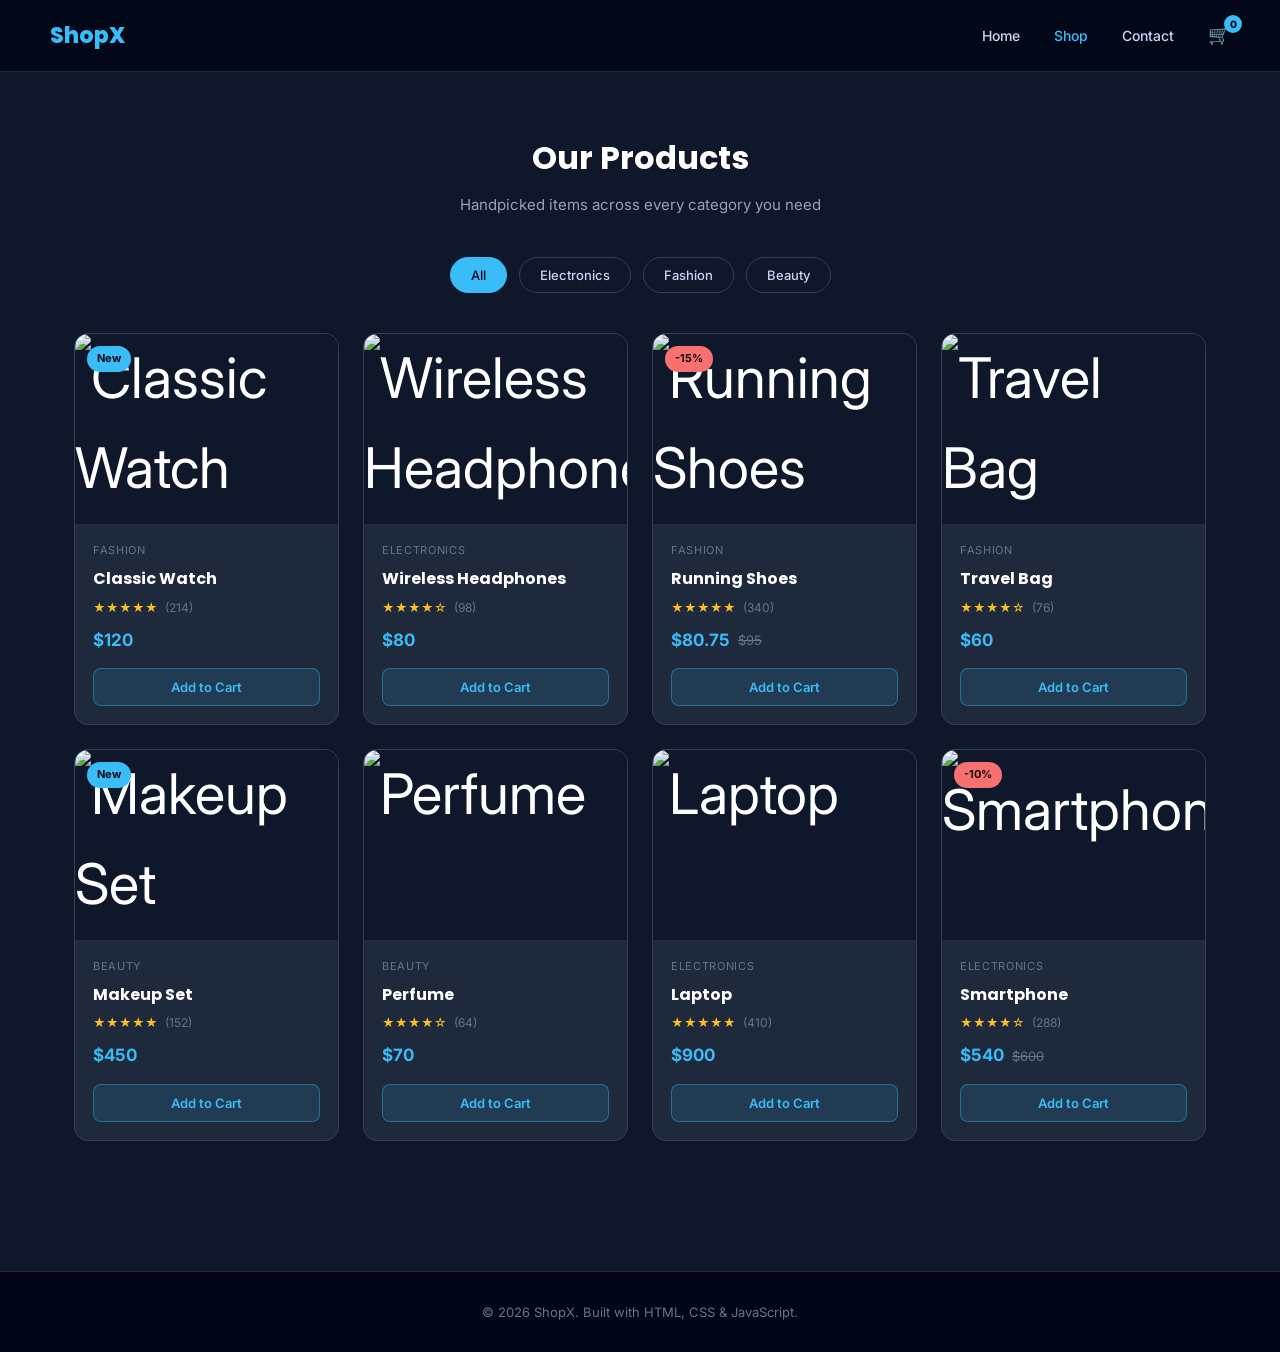
==== shop.html @ 3f637382 "Initial commit" ====
<!DOCTYPE html>
<html lang="en">
<head>
<meta charset="UTF-8">
<meta name="viewport" content="width=device-width, initial-scale=1.0">
<title>ShopX — Shop</title>

<link rel="preconnect" href="https://fonts.googleapis.com">
<link href="https://fonts.googleapis.com/css2?family=Poppins:wght@600;700;800&family=Inter:wght@400;500;600&display=swap" rel="stylesheet">
<link rel="stylesheet" href="style.css">
</head>
<body>

<nav class="navbar">
  <div class="nav-inner">
    <div class="nav-logo">ShopX</div>
    <ul class="nav-menu">
      <li><a class="nav-link" href="index.html">Home</a></li>
      <li><a class="nav-link active" href="shop.html">Shop</a></li>
      <li><a class="nav-link" href="contact.html">Contact</a></li>
      <li><a class="nav-cart" href="shop.html">🛒<span class="cart-badge" id="cart-count">0</span></a></li>
    </ul>
  </div>
</nav>

<section class="shop-section">
  <div class="shop-header">
    <h2 class="shop-title">Our Products</h2>
    <p class="shop-subtitle">Handpicked items across every category you need</p>
  </div>

  <!-- Category tabs — clicking one filters the grid below.
       No products are added or removed, just shown/hidden. -->
  <div class="category-bar">
    <button class="category-btn active" onclick="filterProducts('all', this)">All</button>
    <button class="category-btn" onclick="filterProducts('electronics', this)">Electronics</button>
    <button class="category-btn" onclick="filterProducts('fashion', this)">Fashion</button>
    <button class="category-btn" onclick="filterProducts('beauty', this)">Beauty</button>
  </div>

  <div class="product-grid" id="productGrid">

    <!-- 1: Watch -->
    <div class="product-card" data-category="fashion">
      <div class="product-img">
        <span class="product-badge">New</span>
        <img src="https://images.unsplash.com/photo-1631729670375-7b9bc6ba6c07?q=80&w=800&auto=format&fit=crop" alt="Classic Watch">
      </div>
      <div class="product-info">
        <div class="product-category">Fashion</div>
        <h3 class="product-name">Classic Watch</h3>
        <div class="product-stars">★★★★★ <span>(214)</span></div>
        <div class="price-row">
          <span class="product-price">$120</span>
        </div>
        <button class="product-btn" onclick="addToCart(this)">Add to Cart</button>
      </div>
    </div>

    <!-- 2: Headphones -->
    <div class="product-card" data-category="electronics">
      <div class="product-img">
        <img src="https://images.unsplash.com/photo-1505751104546-4b63c93054b1?q=80&w=800&auto=format&fit=crop" alt="Wireless Headphones">
      </div>
      <div class="product-info">
        <div class="product-category">Electronics</div>
        <h3 class="product-name">Wireless Headphones</h3>
        <div class="product-stars">★★★★☆ <span>(98)</span></div>
        <div class="price-row">
          <span class="product-price">$80</span>
        </div>
        <button class="product-btn" onclick="addToCart(this)">Add to Cart</button>
      </div>
    </div>

    <!-- 3: Shoes -->
    <div class="product-card" data-category="fashion">
      <div class="product-img">
        <span class="product-badge sale">-15%</span>
        <img src="https://images.unsplash.com/photo-1675625500632-2d276bd51920?q=80&w=800&auto=format&fit=crop" alt="Running Shoes">
      </div>
      <div class="product-info">
        <div class="product-category">Fashion</div>
        <h3 class="product-name">Running Shoes</h3>
        <div class="product-stars">★★★★★ <span>(340)</span></div>
        <div class="price-row">
          <span class="product-price">$80.75</span>
          <span class="product-price-old">$95</span>
        </div>
        <button class="product-btn" onclick="addToCart(this)">Add to Cart</button>
      </div>
    </div>

    <!-- 4: Travel Bag -->
    <div class="product-card" data-category="fashion">
      <div class="product-img">
        <img src="https://images.unsplash.com/photo-1448582649076-3981753123b5?q=80&w=800&auto=format&fit=crop" alt="Travel Bag">
      </div>
      <div class="product-info">
        <div class="product-category">Fashion</div>
        <h3 class="product-name">Travel Bag</h3>
        <div class="product-stars">★★★★☆ <span>(76)</span></div>
        <div class="price-row">
          <span class="product-price">$60</span>
        </div>
        <button class="product-btn" onclick="addToCart(this)">Add to Cart</button>
      </div>
    </div>

    <!-- 5: Makeup Set -->
    <div class="product-card" data-category="beauty">
      <div class="product-img">
        <span class="product-badge">New</span>
        <img src="https://images.unsplash.com/photo-1654763837435-66a8bce43aff?q=80&w=800&auto=format&fit=crop" alt="Makeup Set">
      </div>
      <div class="product-info">
        <div class="product-category">Beauty</div>
        <h3 class="product-name">Makeup Set</h3>
        <div class="product-stars">★★★★★ <span>(152)</span></div>
        <div class="price-row">
          <span class="product-price">$450</span>
        </div>
        <button class="product-btn" onclick="addToCart(this)">Add to Cart</button>
      </div>
    </div>

    <!-- 6: Perfume -->
    <div class="product-card" data-category="beauty">
      <div class="product-img">
        <img src="https://images.unsplash.com/photo-1609749282774-5883a366cdd1?q=80&w=800&auto=format&fit=crop" alt="Perfume">
      </div>
      <div class="product-info">
        <div class="product-category">Beauty</div>
        <h3 class="product-name">Perfume</h3>
        <div class="product-stars">★★★★☆ <span>(64)</span></div>
        <div class="price-row">
          <span class="product-price">$70</span>
        </div>
        <button class="product-btn" onclick="addToCart(this)">Add to Cart</button>
      </div>
    </div>

    <!-- 7: Laptop -->
    <div class="product-card" data-category="electronics">
      <div class="product-img">
        <img src="https://images.unsplash.com/photo-1717765960938-58f2d7e2017f?q=80&w=800&auto=format&fit=crop" alt="Laptop">
      </div>
      <div class="product-info">
        <div class="product-category">Electronics</div>
        <h3 class="product-name">Laptop</h3>
        <div class="product-stars">★★★★★ <span>(410)</span></div>
        <div class="price-row">
          <span class="product-price">$900</span>
        </div>
        <button class="product-btn" onclick="addToCart(this)">Add to Cart</button>
      </div>
    </div>

    <!-- 8: Phone -->
    <div class="product-card" data-category="electronics">
      <div class="product-img">
        <span class="product-badge sale">-10%</span>
        <img src="https://images.unsplash.com/photo-1740721610016-ce8577141b78?q=80&w=800&auto=format&fit=crop" alt="Smartphone">
      </div>
      <div class="product-info">
        <div class="product-category">Electronics</div>
        <h3 class="product-name">Smartphone</h3>
        <div class="product-stars">★★★★☆ <span>(288)</span></div>
        <div class="price-row">
          <span class="product-price">$540</span>
          <span class="product-price-old">$600</span>
        </div>
        <button class="product-btn" onclick="addToCart(this)">Add to Cart</button>
      </div>
    </div>

  </div>

  <p class="no-results hidden" id="noResults">No products found in this category.</p>
</section>

<footer class="footer">
  <p>&copy; 2026 ShopX. Built with HTML, CSS &amp; JavaScript.</p>
</footer>

<script src="script.js"></script>
</body>
</html>
---- style.css ----
/* RESET */
* {
  margin: 0;
  padding: 0;
  box-sizing: border-box;
  font-family: 'Inter', 'Segoe UI', sans-serif;
}

body {
  background: #0f172a;
  color: #fff;
  line-height: 1.6;
}

a {
  text-decoration: none;
}

h1, h2, h3 {
  font-family: 'Poppins', 'Segoe UI', sans-serif;
}

.container {
  max-width: 1180px;
  margin: 0 auto;
  padding: 0 24px;
}

/* ================= NAVBAR ================= */
.navbar {
  display: flex;
  justify-content: space-between;
  align-items: center;
  padding: 18px 24px;
  background: rgba(2, 6, 23, 0.85);
  backdrop-filter: blur(10px);
  border-bottom: 1px solid #1e293b;
  position: sticky;
  top: 0;
  z-index: 50;
}

.nav-inner {
  max-width: 1180px;
  margin: 0 auto;
  width: 100%;
  display: flex;
  justify-content: space-between;
  align-items: center;
}

.nav-logo {
  font-size: 22px;
  font-weight: 800;
  color: #38bdf8;
  font-family: 'Poppins', sans-serif;
}

.nav-menu {
  display: flex;
  list-style: none;
  gap: 34px;
  align-items: center;
}

.nav-link {
  color: #cbd5f5;
  font-size: 14px;
  font-weight: 500;
  transition: 0.25s;
}

.nav-link:hover,
.nav-link.active {
  color: #38bdf8;
}

.nav-cart {
  position: relative;
  font-size: 18px;
  color: #ffffff;
}

.cart-badge {
  position: absolute;
  top: -9px;
  right: -12px;
  background: #38bdf8;
  color: #020617;
  font-size: 10px;
  font-weight: 800;
  width: 18px;
  height: 18px;
  border-radius: 50%;
  display: flex;
  align-items: center;
  justify-content: center;
}

@media (max-width: 750px) {
  .nav-menu .nav-link {
    display: none;
  }
}

/* ================= HERO ================= */
.hero-section {
  position: relative;
  text-align: center;
  padding: 120px 20px 100px;
  overflow: hidden;
}

.hero-glow {
  position: absolute;
  width: 500px;
  height: 500px;
  background: radial-gradient(circle, rgba(56, 189, 248, 0.25), transparent 70%);
  border-radius: 50%;
  top: -200px;
  left: 50%;
  margin-left: -250px;
  z-index: 0;
}

.hero-section > * {
  position: relative;
  z-index: 1;
}

.hero-badge {
  display: inline-block;
  background: rgba(56, 189, 248, 0.12);
  border: 1px solid rgba(56, 189, 248, 0.3);
  color: #38bdf8;
  padding: 7px 18px;
  border-radius: 999px;
  font-size: 13px;
  font-weight: 600;
  margin-bottom: 24px;
}

.hero-title {
  font-size: 46px;
  font-weight: 800;
  max-width: 700px;
  margin: 0 auto 16px;
}

.hero-title span {
  color: #38bdf8;
}

.hero-text {
  color: #94a3b8;
  max-width: 480px;
  margin: 0 auto 34px;
  font-size: 16px;
}

.btn-row {
  display: flex;
  gap: 14px;
  justify-content: center;
  flex-wrap: wrap;
  margin-bottom: 60px;
}

.hero-btn {
  padding: 14px 30px;
  background: #38bdf8;
  color: #020617;
  border: none;
  cursor: pointer;
  border-radius: 8px;
  font-weight: 700;
  font-size: 15px;
}

.hero-btn:hover {
  background: #0ea5e9;
}

.hero-btn-outline {
  padding: 13px 30px;
  background: transparent;
  color: #ffffff;
  border: 1px solid #334155;
  cursor: pointer;
  border-radius: 8px;
  font-weight: 600;
  font-size: 15px;
}

.hero-btn-outline:hover {
  border-color: #38bdf8;
  color: #38bdf8;
}

/* Stats row under hero */
.stats-row {
  display: flex;
  justify-content: center;
  gap: 50px;
  flex-wrap: wrap;
}

.stat h3 {
  font-size: 30px;
  color: #38bdf8;
}

.stat p {
  color: #94a3b8;
  font-size: 13px;
  margin-top: 4px;
}

/* ================= FEATURES (Home page) ================= */
.features-section {
  padding: 80px 24px;
}

.section-title {
  text-align: center;
  margin-bottom: 50px;
}

.section-title span {
  color: #38bdf8;
  font-size: 13px;
  font-weight: 700;
  text-transform: uppercase;
  letter-spacing: 0.08em;
}

.section-title h2 {
  font-size: 30px;
  margin-top: 10px;
}

.section-title p {
  color: #94a3b8;
  margin-top: 12px;
  max-width: 460px;
  margin-left: auto;
  margin-right: auto;
}

.features-grid {
  max-width: 1180px;
  margin: 0 auto;
  display: grid;
  grid-template-columns: repeat(3, 1fr);
  gap: 24px;
}

.feature-card {
  background: #1e293b;
  border: 1px solid #334155;
  border-radius: 14px;
  padding: 30px;
  text-align: center;
}

.feature-card:hover {
  border-color: #38bdf8;
}

.feature-icon {
  width: 50px;
  height: 50px;
  background: rgba(56, 189, 248, 0.12);
  color: #38bdf8;
  border-radius: 12px;
  display: flex;
  align-items: center;
  justify-content: center;
  font-size: 22px;
  margin: 0 auto 18px;
}

.feature-card h3 {
  font-size: 17px;
  margin-bottom: 8px;
}

.feature-card p {
  color: #94a3b8;
  font-size: 14px;
}

@media (max-width: 800px) {
  .features-grid {
    grid-template-columns: 1fr;
  }
}

/* Newsletter (Home page) */
.newsletter {
  background: #1e293b;
  margin: 0 24px 80px;
  max-width: 1180px;
  margin-left: auto;
  margin-right: auto;
  border-radius: 18px;
  text-align: center;
  padding: 60px 30px;
}

.newsletter h2 {
  font-size: 26px;
  margin-bottom: 12px;
}

.newsletter p {
  color: #94a3b8;
  margin-bottom: 28px;
  font-size: 15px;
}

.newsletter-form {
  display: flex;
  justify-content: center;
  gap: 10px;
  max-width: 420px;
  margin: 0 auto;
  flex-wrap: wrap;
}

.newsletter-form input {
  flex: 1;
  min-width: 200px;
  padding: 13px 18px;
  border-radius: 8px;
  border: 1px solid #334155;
  background: #0f172a;
  color: #ffffff;
  font-size: 14px;
}

.newsletter-form button {
  background: #38bdf8;
  color: #020617;
  border: none;
  padding: 13px 26px;
  border-radius: 8px;
  font-weight: 700;
  font-size: 14px;
  cursor: pointer;
}

.newsletter-form button:hover {
  background: #0ea5e9;
}

/* ================= SHOP PAGE ================= */
.shop-section {
  padding: 60px 24px 90px;
  max-width: 1180px;
  margin: 0 auto;
}

.shop-header {
  text-align: center;
  margin-bottom: 40px;
}

.shop-title {
  font-size: 32px;
  margin-bottom: 10px;
}

.shop-subtitle {
  color: #94a3b8;
  font-size: 15px;
}

/* Category filter tabs */
.category-bar {
  display: flex;
  justify-content: center;
  gap: 12px;
  flex-wrap: wrap;
  margin-bottom: 40px;
}

.category-btn {
  border: 1px solid #334155;
  background: transparent;
  color: #cbd5f5;
  padding: 9px 20px;
  border-radius: 999px;
  font-size: 13px;
  font-weight: 500;
  cursor: pointer;
}

.category-btn.active,
.category-btn:hover {
  background: #38bdf8;
  border-color: #38bdf8;
  color: #020617;
}

/* GRID */
.product-grid {
  display: grid;
  grid-template-columns: repeat(4, 1fr);
  gap: 24px;
}

/* CARD */
.product-card {
  background: #1e293b;
  border: 1px solid #334155;
  border-radius: 14px;
  overflow: hidden;
  transition: transform 0.25s ease, box-shadow 0.25s ease;
}

.product-card:hover {
  transform: translateY(-8px);
  box-shadow: 0 20px 40px rgba(0, 0, 0, 0.4);
  border-color: #38bdf8;
}

/* ICON-BASED PRODUCT IMAGE
   Instead of hotlinked photos (which can mismatch or break),
   each product gets its own icon on a soft gradient background —
   always correct, always loads instantly. */
.product-img {
  height: 170px;
  display: flex;
  align-items: center;
  justify-content: center;
  font-size: 56px;
  position: relative;
}

.bg-1 { background: linear-gradient(135deg, #1e3a5f, #38bdf8); }
.bg-2 { background: linear-gradient(135deg, #312e81, #818cf8); }
.bg-3 { background: linear-gradient(135deg, #164e63, #22d3ee); }
.bg-4 { background: linear-gradient(135deg, #365314, #84cc16); }
.bg-5 { background: linear-gradient(135deg, #831843, #ec4899); }
.bg-6 { background: linear-gradient(135deg, #78350f, #f59e0b); }
.bg-7 { background: linear-gradient(135deg, #1e293b, #64748b); }
.bg-8 { background: linear-gradient(135deg, #4c1d95, #a78bfa); }

.product-badge {
  position: absolute;
  top: 12px;
  left: 12px;
  font-size: 11px;
  font-weight: 700;
  padding: 4px 10px;
  border-radius: 20px;
  background: #38bdf8;
  color: #020617;
}

.product-badge.sale {
  background: #f87171;
  color: #1a0505;
}

/* CONTENT */
.product-info {
  padding: 18px;
}

.product-category {
  font-size: 11px;
  color: #64748b;
  text-transform: uppercase;
  letter-spacing: 0.06em;
  margin-bottom: 6px;
}

.product-name {
  font-size: 16px;
  margin-bottom: 6px;
}

.product-stars {
  color: #fbbf24;
  font-size: 12px;
  margin-bottom: 10px;
}

.product-stars span {
  color: #64748b;
  margin-left: 4px;
}

.price-row {
  display: flex;
  align-items: center;
  gap: 8px;
  margin-bottom: 14px;
}

.product-price {
  color: #38bdf8;
  font-weight: 700;
  font-size: 17px;
}

.product-price-old {
  color: #64748b;
  font-size: 13px;
  text-decoration: line-through;
}

/* BUTTON */
.product-btn {
  width: 100%;
  padding: 10px;
  background: rgba(56, 189, 248, 0.12);
  color: #38bdf8;
  border: 1px solid rgba(56, 189, 248, 0.4);
  cursor: pointer;
  border-radius: 8px;
  font-weight: 600;
  font-size: 13px;
  transition: 0.2s;
}

.product-btn:hover {
  background: #38bdf8;
  color: #020617;
}

.product-btn.added {
  background: #22c55e;
  border-color: #22c55e;
  color: #020617;
}

@media (max-width: 992px) {
  .product-grid {
    grid-template-columns: repeat(2, 1fr);
  }
}

@media (max-width: 600px) {
  .product-grid {
    grid-template-columns: 1fr;
  }
}

/* ================= CONTACT PAGE ================= */
.contact-section {
  padding: 80px 24px;
  max-width: 1000px;
  margin: 0 auto;
}

.contact-grid {
  display: grid;
  grid-template-columns: 1fr 1.3fr;
  gap: 50px;
  margin-top: 46px;
}

.contact-info h3 {
  font-size: 18px;
  margin-bottom: 16px;
}

.contact-info p {
  color: #94a3b8;
  font-size: 14px;
  margin-bottom: 24px;
}

.contact-detail {
  display: flex;
  align-items: center;
  gap: 14px;
  margin-bottom: 18px;
  font-size: 14px;
  color: #cbd5f5;
}

.contact-detail .ic {
  width: 38px;
  height: 38px;
  border-radius: 50%;
  background: rgba(56, 189, 248, 0.12);
  color: #38bdf8;
  display: flex;
  align-items: center;
  justify-content: center;
  flex-shrink: 0;
}

.contact-form {
  background: #1e293b;
  border: 1px solid #334155;
  border-radius: 14px;
  padding: 32px;
}

.form-field {
  margin-bottom: 18px;
}

.form-field label {
  display: block;
  font-size: 13px;
  color: #94a3b8;
  margin-bottom: 7px;
}

.contact-input,
.contact-textarea {
  width: 100%;
  padding: 12px 14px;
  border-radius: 8px;
  border: 1px solid #334155;
  background: #0f172a;
  color: #ffffff;
  font-size: 14px;
  outline: none;
}

.contact-input:focus,
.contact-textarea:focus {
  border-color: #38bdf8;
}

.contact-textarea {
  min-height: 120px;
  resize: vertical;
}

.contact-btn {
  width: 100%;
  padding: 13px;
  background: #38bdf8;
  color: #020617;
  border: none;
  border-radius: 8px;
  font-weight: 700;
  font-size: 14px;
  cursor: pointer;
}

.contact-btn:hover {
  background: #0ea5e9;
}

@media (max-width: 750px) {
  .contact-grid {
    grid-template-columns: 1fr;
  }
}

/* ================= FOOTER ================= */
.footer {
  text-align: center;
  padding: 30px;
  background: #020617;
  border-top: 1px solid #1e293b;
  color: #64748b;
  font-size: 13px;
  margin-top: 40px;
}

/* ---------- Real product photos ---------- */
.product-img {
  height: 190px;
  position: relative;
  overflow: hidden;
  background: #0f172a;
}

.product-img img {
  width: 100%;
  height: 100%;
  object-fit: cover;
  display: block;
  transition: transform 0.35s ease;
}

.product-card:hover .product-img img {
  transform: scale(1.06);
}

/* ---------- Category filtering ---------- */
.hidden {
  display: none;
}

.no-results {
  text-align: center;
  color: #94a3b8;
  font-size: 15px;
  padding: 40px 0;
}
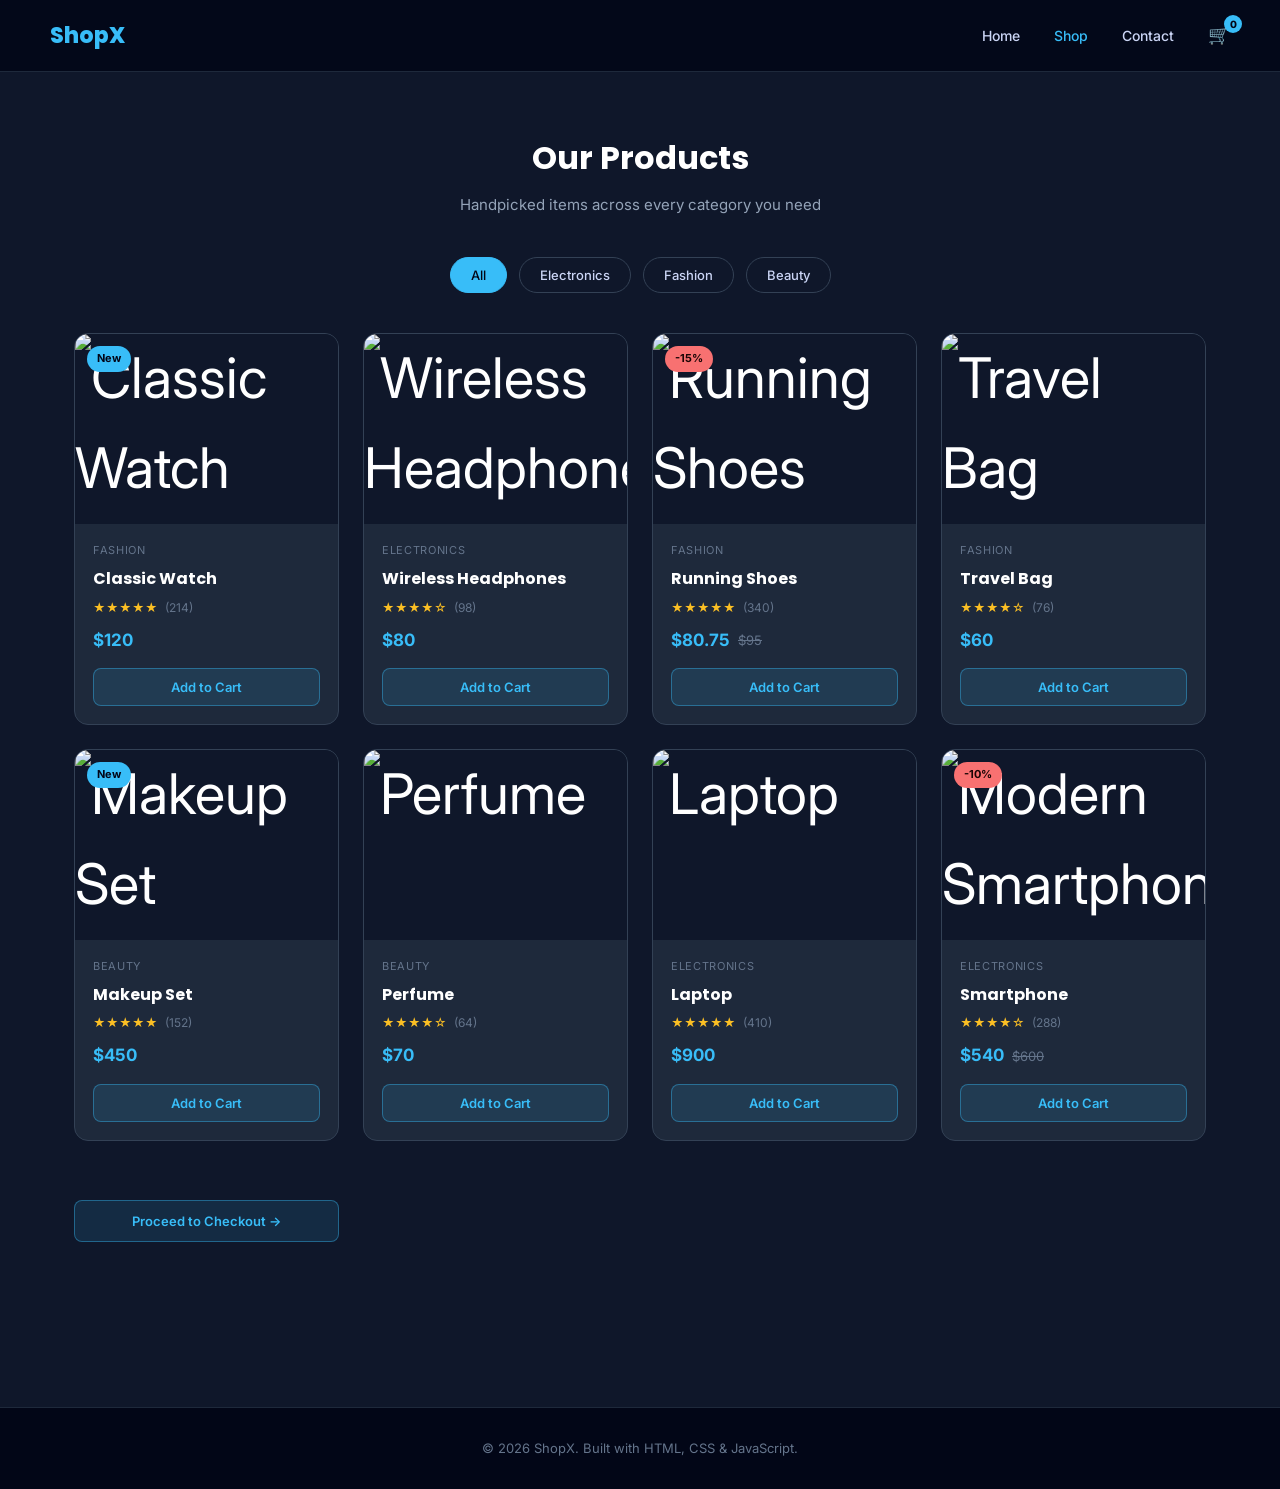
==== commit 692ff30d: "Updated checkout page and centered button" ====
--- a/shop.html
+++ b/shop.html
@@ -157,22 +157,35 @@
     </div>
 
     <!-- 8: Phone -->
-    <div class="product-card" data-category="electronics">
-      <div class="product-img">
-        <span class="product-badge sale">-10%</span>
-        <img src="https://images.unsplash.com/photo-1740721610016-ce8577141b78?q=80&w=800&auto=format&fit=crop" alt="Smartphone">
-      </div>
-      <div class="product-info">
-        <div class="product-category">Electronics</div>
-        <h3 class="product-name">Smartphone</h3>
-        <div class="product-stars">★★★★☆ <span>(288)</span></div>
-        <div class="price-row">
-          <span class="product-price">$540</span>
-          <span class="product-price-old">$600</span>
-        </div>
-        <button class="product-btn" onclick="addToCart(this)">Add to Cart</button>
-      </div>
-    </div>
+<div class="product-card" data-category="electronics">
+  <div class="product-img">
+    <span class="product-badge sale">-10%</span>
+    <img src="https://images.unsplash.com/photo-1511707171634-5f897ff02aa9?q=80&w=800&auto=format&fit=crop"
+         alt="Modern Smartphone">
+  </div>
+
+  <div class="product-info">
+    <div class="product-category">Electronics</div>
+    <h3 class="product-name">Smartphone</h3>
+    <div class="product-stars">★★★★☆ <span>(288)</span></div>
+
+    <div class="price-row">
+      <span class="product-price">$540</span>
+      <span class="product-price-old">$600</span>
+    </div>
+
+    <button class="product-btn" onclick="addToCart(this)">
+      Add to Cart
+    </button>
+  </div>
+</div>
+
+<div style="text-align: center; margin: 35px 0;">
+    <a href="checkout.html" class="product-btn"
+       style="display: inline-block; text-decoration: none;">
+        Proceed to Checkout →
+    </a>
+</div>
 
   </div>
 
@@ -185,4 +198,5 @@
 
 <script src="script.js"></script>
 </body>
-</html>+</html>
+
